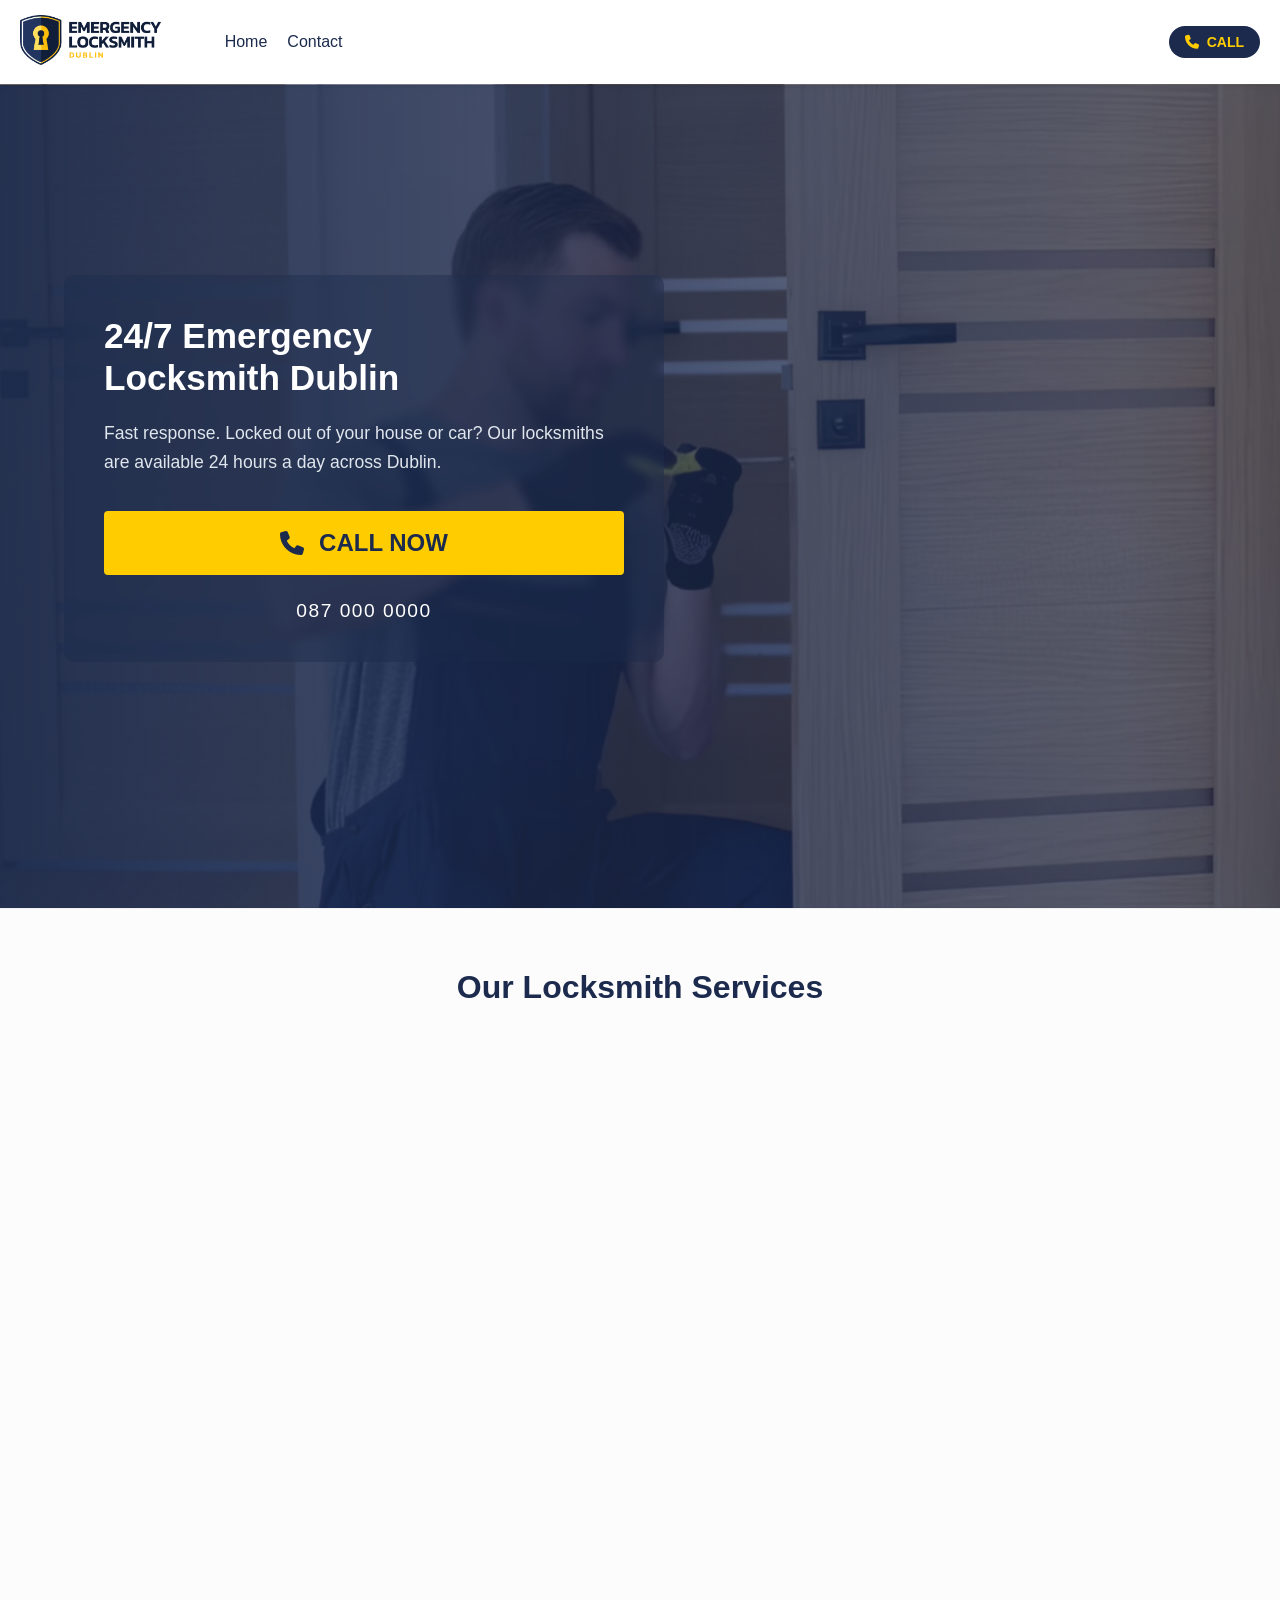
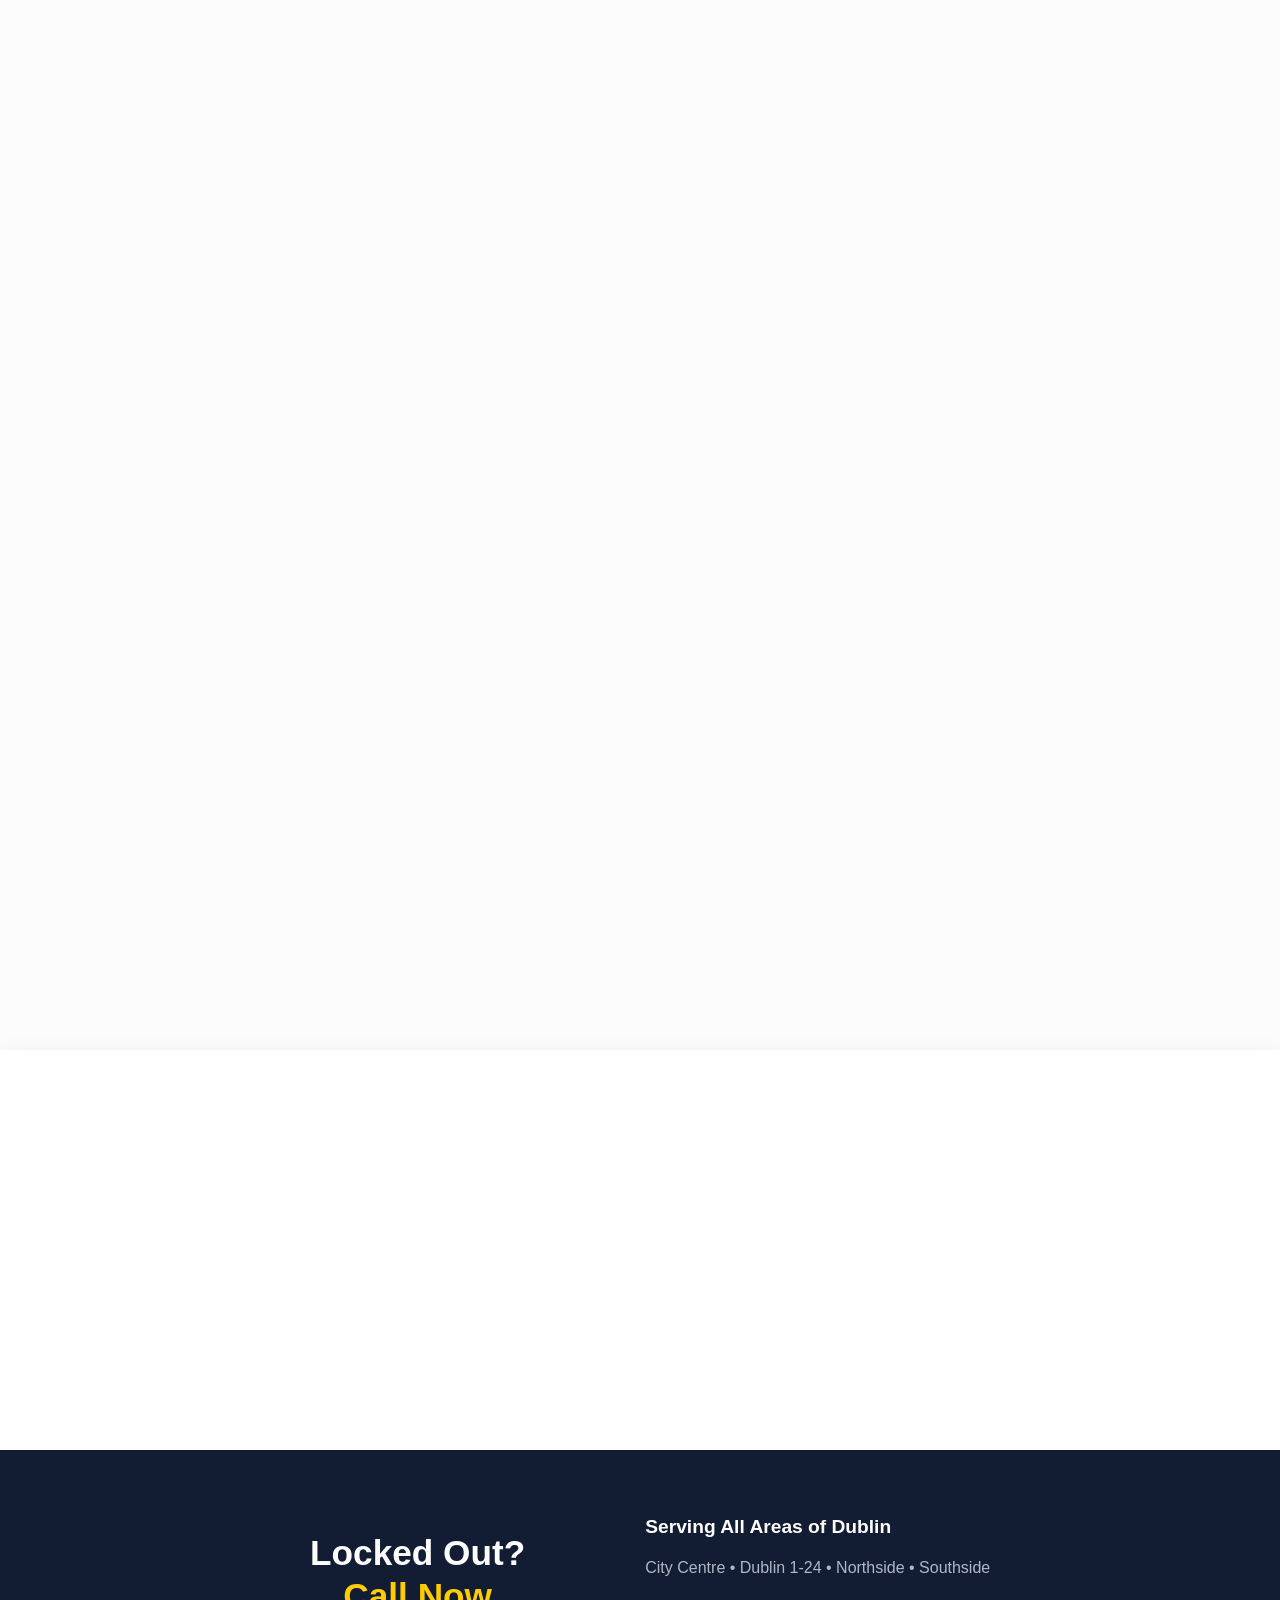
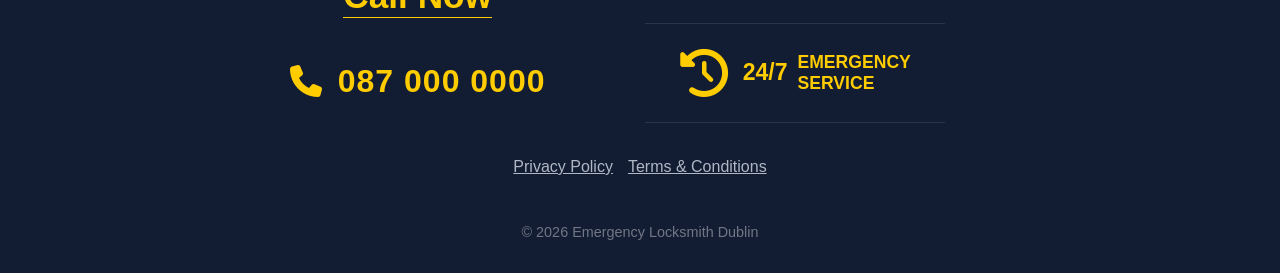
==== index.html @ e2763fa8 "first commit" ====
<!DOCTYPE html>
<html lang="en">
<head>
    <meta charset="UTF-8">
    <meta name="viewport" content="width=device-width, initial-scale=1.0">
    <title>Emergency Locksmith</title>
    <link rel="apple-touch-icon" href="apple-touch-icon.png"/>
    <link rel="shortcut icon" type="image/x-icon" href="favicon.ico?"/>
    <link rel="preconnect" href="https://fonts.googleapis.com">
    <link rel="preconnect" href="https://fonts.gstatic.com" crossorigin>
    <script src="static/js/browser-check.min.js"></script>
    <link href="https://fonts.googleapis.com/css2?family=Lato:wght@300;400;700&family=Playfair+Display:wght@400;500;600&display=swap" rel="stylesheet">
    <link rel="stylesheet" href="static/css/styles.min.css">
    <link rel="stylesheet" href="https://cdnjs.cloudflare.com/ajax/libs/font-awesome/6.4.0/css/all.min.css">
</head>
<body>
    <header class="site-header">
        <div class="header-wrapper">
            <div class="logo-wrapper">
                <a href="./" class="logo-container"> 
                    <img src="static/media/i/logo-1024.png" alt="Emergency Locksmith Dublin">
                </a>
            </div>
            <div class="header-nav">
                <a href="./">Home</a>
                <a href="contact">Contact</a>
            </div>
        </div>
        <a href="tel:+353870000000" class="header-btn">
            <i class="fa-solid fa-phone"></i> CALL
        </a>
    </header>

    <main>
        <section class="hero-section">
            <div class="video-container">
                <video autoplay loop muted playsinline poster="static/media/i/vid_fallback.jpg">
                    <source src="static/media/v/hero.webm" type="video/webm">
                    <source src="static/media/v/hero.mp4" type="video/mp4">
                </video>
                <div class="video-overlay"></div>
            </div>

            <div class="content-container">
                <h1>24/7 Emergency<br>Locksmith Dublin</h1>
                <p>Fast response. Locked out of your house or car? Our locksmiths are available 24 hours a day across Dublin.</p>

                <a href="tel:+353870000000" class="main-call-btn">
                    <i class="fa-solid fa-phone"></i> CALL NOW
                </a>

                <div class="phone-number">087 000 0000</div>
            </div>
        </section>
        
        <section class="services-section">
            <div class="section-container">
                <h2>Our Locksmith Services</h2>
                <div class="services-grid">
        
                    <div class="service-card reveal-from-left">
                        <img src="static/media/i/emergency-lockout.webp" alt="Emergency Lockout Service">
                        <h3>Emergency Lockout</h3>
                        <p>Locked out of your home or business? Our 24/7 emergency response team is ready to get you back inside quickly and safely, without causing damage to your doors or locks.</p>
                    </div>

                    <div class="service-card reveal-from-right">
                        <img src="static/media/i/car-lockout.webp" alt="Car Lockout Service">
                        <h3>Car Lockout</h3>
                        <p>Left your keys inside your vehicle? We provide rapid, damage-free car unlocking services for all makes and models to get you back on the road in no time.</p>
                    </div>

                    <div class="service-card reveal-from-left">
                        <img src="static/media/i/lock-repair.webp" alt="Lock Repair Service">
                        <h3>Lock Repair</h3>
                        <p>Don't let a faulty lock compromise your security. Our technicians can diagnose and repair jammed, broken, or misaligned locks to ensure your property remains safe.</p>
                    </div>

                    <div class="service-card reveal-from-right">
                        <img src="static/media/i/lock-replacement.webp" alt="Lock Replacement Service">
                        <h3>Lock Replacement</h3>
                        <p>Upgrade your security with our professional lock replacement services. We supply and install high-quality, durable locks for both residential and commercial properties.</p>
                    </div>

                    <div class="service-card reveal-from-left">
                        <img src="static/media/i/car-key-programming.webp" alt="Car Key Programming Service">
                        <h3>Car Key Programming</h3>
                        <p>Lost your smart key or need a spare? We offer on-the-spot replacement and programming for transponder keys, key fobs, and smart keys for most vehicles.</p>
                    </div>

                    <div class="service-card reveal-from-right">
                        <img src="static/media/i/key-extraction.webp" alt="Key Extraction Service">
                        <h3>Key Extraction</h3>
                        <p>Snapped your key inside the lock cylinder? Our experts use specialized tools to safely extract broken key fragments without ruining the internal lock mechanism.</p>
                    </div>

                </div>
            </div>
        </section>
        <section class="benefits-section">
            <div class="section-container reveal-scale-up">
                <h2>Why Choose Us?</h2>
                <ul class="checkmark-list">
                    <li>
                        <i class="fa-solid fa-circle-check"></i> 
                        <p>Fast response across Dublin</p>
                    </li>
                    <li><i class="fa-solid fa-circle-check"></i> Local locksmith technicians</li>
                    <li><i class="fa-solid fa-circle-check"></i> Transparent pricing</li>
                    <li><i class="fa-solid fa-circle-check"></i> Professional service</li>
                </ul>
            </div>
        </section>
    </main>
    <footer class="site-footer">
        <div class="section-container">
            <div class="footer-wrapper">
                <div class="footer-cta">
                    <h2>Locked Out? <span><a href="tel:+353870000000" class="footer-cta-btn">Call Now</a></span></h2>
                    <a href="tel:+353870000000" class="footer-phone">
                        <i class="fa-solid fa-phone"></i> 087 000 0000
                    </a>
                    
                </div>
                <div class="footer-cta">
                    <div class="footer-areas">
                        <span class="footer-areas-highlight">Serving All Areas of Dublin</span>
                        City Centre &bull; Dublin 1-24 &bull; Northside &bull; Southside
                    </div>
                    <div class="footer-badge">
                        <div class="badge-content">
                            <i class="fa-solid fa-clock-rotate-left"></i>
                            <div class="flex flex-row gap-10 align-center">
                                <div class="flex align-center justify-center">
                                    <p class="larger-text">24/7</p>
                                </div>
                                <div class="flex">
                                    <p>EMERGENCY<br>SERVICE</p>
                                </div>
                            </div>
                        </div>
                    </div>
                </div>
            </div>
            <div class="footer-links">
                <a href="/privacy-policy">Privacy Policy</a>
                <a href="/terms-conditions">Terms &amp; Conditions</a>
            </div>
            <div class="copyright">
                &copy; 2026 Emergency Locksmith Dublin
            </div>
        </div>
    </footer>
</body>
</html>
---- static/css/styles.min.css ----
body,html{overflow-x:hidden}.hero-section,.site-header,body{position:relative}.footer-cta h2 span a,.footer-phone,.header-btn,.header-nav a,.main-call-btn{text-decoration:none}:root{--primary-blue:#1c2b4d;--accent-yellow:#ffcc00;--text-white:#ffffff;--text-dark:#1f2d4d;--bg-light:#fcfcfc;--font-main:'Inter',sans-serif}.flex{display:flex}.flex-col{flex-direction:column}.flex-row{flex-direction:row}.justify-center{justify-content:center}.align-center{align-items:center}.gap-10{gap:10px}.larger-text{font-size:larger}*{box-sizing:border-box;margin:0;padding:0}.reveal-on-scroll{opacity:0;transform:translateY(40px);will-change:opacity,transform}.reveal-on-scroll.is-visible{opacity:1;transform:translateY(0);transition:opacity 1s cubic-bezier(.25, 1, .5, 1),transform 1s cubic-bezier(.25, 1, .5, 1)}.reveal-on-scroll-fade{opacity:0;transform:translateY(10px)}.reveal-on-scroll-fade.is-visible{opacity:1;transform:translateY(0);transition:opacity .8s,transform .8s}.reveal-from-left,.reveal-from-left-fast,.reveal-from-left-slow{opacity:0;transform:translateX(-100px);will-change:opacity,transform}.reveal-from-right,.reveal-from-right-fast,.reveal-from-right-slow{opacity:0;transform:translateX(100px);will-change:opacity,transform}.reveal-from-left.is-visible,.reveal-from-right.is-visible{opacity:1;transform:translateX(0);transition:opacity 1s cubic-bezier(.25, 1, .5, 1),transform 1.5s}.reveal-from-left-slow.is-visible,.reveal-from-right-slow.is-visible{opacity:1;transform:translateX(0);transition:opacity 1s cubic-bezier(.25, 1, .5, 1),transform 3s}.reveal-from-left-fast.is-visible,.reveal-from-right-fast.is-visible{opacity:1;transform:translateX(0);transition:opacity .8s cubic-bezier(.25, 1, .5, 1),transform .8s}.reveal-scale-up{opacity:0;transform:scale(0);transition:opacity 1s,transform 1s}.reveal-scale-up.is-visible{opacity:1;transform:scale(1)}body{font-family:var(--font-main);background-color:var(--primary-blue);color:var(--text-white);-webkit-font-smoothing:antialiased}.site-header{background-color:var(--text-white);padding:15px 10px;display:flex;flex-direction:row;justify-content:space-between;align-items:center;z-index:10;box-shadow:0 2px 5px rgba(0,0,0,.1)}.logo-wrapper{display:flex;align-items:center;gap:10px}.logo-container img{width:auto;height:40px}.logo-text{display:flex;flex-direction:column;line-height:1.1}.logo-text .main-text{color:var(--primary-blue);font-weight:900;font-size:15px;letter-spacing:.5px}.header-btn,h1{font-weight:800}.logo-text .sub-text{color:var(--accent-yellow);font-weight:800;font-size:11px;letter-spacing:1px}.header-btn{background-color:var(--primary-blue);color:var(--accent-yellow);padding:8px 16px;border-radius:20px;font-size:14px;display:flex;align-items:center;gap:8px}.hero-section{min-height:calc(100vh - 75px);display:flex;flex-direction:column;margin-top:-1px}.video-container{position:absolute;top:0;left:0;width:100%;height:55%;z-index:1;overflow:hidden}.video-container video{width:100%;height:100%;object-fit:cover;object-position:center;opacity:.5}.video-overlay{position:absolute;bottom:-2px;left:0;width:100%;height:60%;background:linear-gradient(to bottom,rgba(28,43,77,0) 0,#1c2b4d 100%)}.content-container{position:relative;z-index:2;padding:25px;margin-top:80%;max-width:600px}h1{font-size:2.2rem;line-height:1.2;margin-bottom:20px}p{font-size:1.1rem;line-height:1.6;margin-bottom:35px;color:#e0e6ed;max-width:90%}.main-call-btn{display:flex;justify-content:center;align-items:center;gap:15px;background-color:var(--accent-yellow);color:var(--primary-blue);padding:18px;border-radius:4px;font-size:1.5rem;font-weight:900;margin-bottom:25px;transition:transform .2s,background-color .2s}.main-call-btn:hover{background-color:#ffd633;transform:scale(1.02)}.phone-number{text-align:center;font-size:1.2rem;letter-spacing:1.5px}.section-container{max-width:600px;margin:0 auto;width:100%}.benefits-section h2,.features-section h2,.services-section h2{color:var(--primary-blue);text-align:center;font-size:clamp(1.5rem, 4vw, 2rem);font-weight:600;margin-bottom:35px}.benefits-section{background-color:var(--text-white);color:var(--text-dark);padding:60px 25px;box-shadow:0 4px 20px rgba(0,0,0,.08)}.checkmark-list{list-style:none;margin:0 auto;padding:0;max-width:fit-content}.checkmark-list li{display:flex;align-items:center;gap:15px;font-size:clamp(1rem, 4vw, 1.2rem);margin-bottom:25px;font-weight:400;color:var(--primary-blue)}.checkmark-list i{color:var(--accent-yellow);font-size:1.6rem}.checkmark-list p,.services-list li{font-size:clamp(1rem, 4vw, 1.2rem);color:var(--primary-blue);font-weight:400}.checkmark-list p{margin:0}.services-section{background-color:var(--bg-light);color:var(--text-dark);padding:60px 25px;border-top:1px solid #f0f0f0}.services-list{list-style:none;margin:0 auto;padding:0;max-width:350px}.services-list li{display:flex;align-items:center;gap:25px;margin-bottom:30px}.feature-icon-wrapper,.feature-item{align-items:center;display:flex}.services-list img{width:clamp(25.6px,4vw,32px)}.features-section{background-color:var(--text-white);padding:60px 25px;border-top:1px solid #f0f0f0}.feature-item:last-child{border-bottom:none;padding-bottom:0}.feature-icon-wrapper{width:80px;height:80px;justify-content:center;color:var(--accent-yellow);font-size:3.5rem;flex-shrink:0}.feature-text,form p{color:var(--primary-blue)}.feature-icon-wrapper .text-icon{font-size:2rem;font-weight:900;color:var(--accent-yellow);border:4px solid var(--accent-yellow);border-radius:50%;width:100%;height:100%;display:flex;align-items:center;justify-content:center;line-height:1}.feature-text{font-size:1.4rem;font-weight:800;line-height:1.3}.site-footer{background-color:#121c33;padding:60px 20px 30px;text-align:center;color:var(--text-white);z-index:3}.badge-content i,.badge-content p,.footer-cta h2 span a,.footer-phone{color:var(--accent-yellow)}.footer-wrapper{display:flex;flex-direction:column}.footer-cta{display:flex;flex-direction:column;justify-content:center}.footer-cta h2{font-size:2.2rem;margin-bottom:15px;font-weight:800;line-height:1.2}.footer-cta h2 span a{display:block;border-bottom:1px solid var(--accent-yellow);width:fit-content;margin-inline:auto}.footer-phone{display:inline-flex;align-items:center;justify-content:center;gap:15px;font-size:2rem;font-weight:900;margin:30px 0;letter-spacing:1px}.footer-areas{font-size:clamp(.7rem, 3.8vw, 1rem);font-weight:400;line-height:1.8;margin-bottom:40px;color:#b0b8c6;max-width:400px;margin-inline:auto}.footer-areas-highlight{color:var(--text-white);font-weight:700;display:block;margin-bottom:10px;font-size:1.2rem}.footer-badge{margin:0 auto 30px;max-width:300px;border-top:1px solid rgba(255,255,255,.1);border-bottom:1px solid rgba(255,255,255,.1);padding:25px 0}.badge-content{display:flex;align-items:center;justify-content:center;gap:15px;text-align:left;font-size:1.2rem;font-weight:900;line-height:1.2}.badge-content i{font-size:3rem}.badge-content p{margin:0;line-height:normal}.footer-links{display:flex;flex-direction:row;justify-content:center;gap:15px;font-size:1rem;font-weight:400;line-height:1.8;margin-bottom:40px;margin-inline:auto}.footer-links a{color:#b0b8c6}.copyright{font-size:.9rem;color:rgba(255,255,255,.4);line-height:1.5}.site-wrapper{background:#fff;color:#121c33}.contact-title p.subheadline-bold{font-weight:600;font-size:18px;line-height:1.6;margin-bottom:20px;color:var(--primary-text);margin-inline:auto}.subheadline-bold span a{color:#950606;font-weight:900;font-family:Inter,sans-serif;text-decoration:none}form p,input,textarea{font-size:clamp(12px, 4.3vw, 16px)}.upload-container,input,textarea{padding:15px;background-color:transparent}.form-wrapper{width:100%;max-width:900px}form{display:flex;gap:30px;flex-wrap:wrap}.left-column,.right-column{flex:1;min-width:300px;display:flex;flex-direction:column;gap:15px}form p{font-weight:300;margin-left:12px}input,textarea{width:100%;border:1px solid #e0dada;border-radius:4px;color:#333;outline:0;transition:border-color .3s}input:focus,textarea:focus{border-color:#888}textarea{min-height:100px;font-family:inherit}::placeholder{color:#6e6e6e;opacity:.8}input.pale-placeholder::placeholder{color:#888;font-style:italic}.upload-container{border:1px solid #e0dada;border-radius:6px;min-height:220px;display:flex;align-items:center;flex-direction:column}.upload-trigger{display:flex;flex-direction:column;align-items:center;cursor:pointer;width:100%;padding:10px;border-radius:4px;transition:background-color .2s,border-color .2s,transform .2s}.upload-trigger.drag-over{background-color:#f0f8ff;border-color:#3b82f6;transform:scale(1.02)}.upload-title{margin-top:10px;font-size:18px;color:#555}.upload-status{margin-top:5px;font-size:14px;color:#888;font-style:italic;margin-bottom:15px}.upload-text{margin-top:5px;font-size:12px;color:#888}.remove-btn,.submit-btn{color:#fff;cursor:pointer}.image-previews{display:grid;position:relative;grid-template-columns:repeat(4,1fr);gap:10px;width:100%;margin-top:10px}#submit-spinner{position:absolute;top:50%;left:30px;transform:translate(-50%,-50%);opacity:0;pointer-events:none;display:flex;justify-content:center;transition:.3s;align-items:center;z-index:9999}#submit-spinner.show{opacity:1;pointer-events:all}#submit-spinner .spinner-border{border:.25em solid #fff;border-right-color:transparent}.preview-item{position:relative;width:100%;aspect-ratio:1;border-radius:4px;overflow:hidden;border:1px solid #ddd}.preview-item img{width:100%;height:100%;object-fit:cover}.remove-btn{position:absolute;top:2px;right:2px;background-color:rgba(54,59,78,.9);border:none;border-radius:50%;width:20px;height:20px;font-size:12px;display:flex;align-items:center;justify-content:center;line-height:1}.submit-btn p{font-family:Inter,sans-serif;font-weight:200;font-size:20px;color:#fff;text-align:center;margin:0;margin-inline:auto;line-height:1}.submit-btn p span{opacity:.7;font-size:14px}.contact-title p{font-size:clamp(16px, 2.5vw, 20px)}.subheadline{font-weight:400;font-size:16px;line-height:1.6;margin-bottom:20px;color:var(--secondary-text)}section.contact-section{padding:20px 10px 0;margin:40px auto 60px}.contact-section,.contact-title,.hero-content,.our-services{position:relative;text-align:center;padding:20px 25px 10px;max-width:850px;margin:0 auto;z-index:10}input[name=subject]{position:absolute;left:-9999px}textarea[name=message]{line-height:1.5}.card{background-color:#fff;max-width:850px;padding:40px 30px;margin-inline:auto;text-align:center}.card h1{font-size:26px;font-weight:700;margin-bottom:20px;line-height:1.3}.card p{color:#6a737d;font-size:16px;line-height:1.6;margin-bottom:30px}.map-container{width:100%;max-width:479px;height:350px;border-radius:10px;overflow:hidden;margin-bottom:30px;margin-inline:auto;position:relative;background-color:#e5e3df}.map-container img{width:100%;height:100%;object-fit:cover;touch-action:none;-webkit-user-drag:none;user-select:none}.map-controls{position:absolute;right:10px;top:10px;display:flex;flex-direction:column;gap:2px}.control-btn{background:#fff;border:1px solid #ccc;width:30px;height:30px;display:flex;align-items:center;justify-content:center;font-size:20px;color:#555;cursor:pointer;user-select:none}.control-btn p{margin:0;height:100%}.features{list-style:none;padding:0;margin:0;text-align:left;display:inline-block}.feature-item{display:flex;align-items:center;margin-bottom:15px;color:#1e2a44;font-weight:400;font-size:17px}.check-icon{color:#fff;width:22px;height:22px;border-radius:50%;display:flex;align-items:center;justify-content:center;margin-right:12px;font-size:12px;flex-shrink:0}.check-icon::after{content:"L";transform:scaleX(-1) rotate(-45deg);margin-top:-2px}.submit-btn{position:relative;background-color:var(--primary-blue);padding-inline:15px;padding-block:20px;border:none;border-radius:4px;font-weight:200;font-size:20px;margin-top:5px;transition:background-color .3s}.header-nav{flex-grow:1;display:flex;gap:20px}.header-nav a,a{-webkit-tap-highlight-color:transparent}.header-nav a{color:var(--primary-blue);opacity:1;transition:opacity .2s}.header-wrapper{display:flex;align-items:center;flex-direction:row}.services-grid{display:grid;grid-template-columns:repeat(auto-fit,minmax(300px,1fr));gap:20px}.service-card{box-shadow:0 4px 20px rgba(0,0,0,.06);border:1px solid rgba(0,0,0,.02);background:#fff;padding:20px;border-radius:8px;text-align:center}.service-card h3{margin-bottom:15px;font-size:1.3rem}.service-card p{color:#333;margin-inline:auto;margin-bottom:15px}.service-card img{max-width:400px;width:100%;margin-bottom:25px}.privacy-container,.terms-container{padding:20px;max-width:1000px;margin-inline:auto;margin-top:50px}.privacy-container a,.terms-container a{color:#eee}.privacy-container p,.terms-container p{color:#eee;margin-bottom:0;font-size:1rem}.privacy-container .last-updated,.terms-container .last-updated{font-size:13px;color:#aaa;margin-bottom:16px}.privacy-section,.terms-section{margin-top:40px}.privacy-section ul,.terms-section ul{margin-block-start:1rem;margin-block-end:1rem;margin-inline-start:0;margin-inline-end:0;padding-inline-start:20px;color:#eee}.privacy-section h3,.terms-section h3{margin-bottom:8px}@media (hover:hover) and (pointer:fine){.header-nav a:hover{opacity:.7}.btn-primary:hover{background-color:#2c3e56}.upload-trigger:hover{background-color:rgba(0,0,0,.02)}.remove-btn:hover{background-color:#d9534f}.submit-btn:hover{background-color:#2c3040}}@media (min-width:380px){.header-nav{margin-left:32px}}@media (max-width:410px){.site-header{flex-direction:column;padding-bottom:0;padding-inline:0}.header-wrapper{width:100%;justify-content:space-evenly;padding-inline:10px;margin-bottom:10px}.header-nav{margin-left:45px}.header-btn{width:100%;border-radius:0;display:flex;justify-content:center}}@media (min-width:768px){.header-nav{margin-left:64px}.logo-container img{height:50px}.content-container{margin-top:15%;padding:40px;background:rgba(28,43,77,.4);backdrop-filter:blur(5px);border-radius:10px;margin-left:5%}.video-container{height:100%}.video-overlay{background:linear-gradient(to right,rgba(28,43,77,.9) 0,rgba(28,43,77,.2) 100%);height:100%}p{max-width:100%}.section-container{max-width:900px}.checkmark-list,.services-list{max-width:fit-content}.footer-areas{max-width:500px}.feature-item{border-bottom:none;padding-bottom:0}.site-header{padding:15px 20px}.footer-wrapper{display:flex;flex-direction:row;justify-content:space-evenly}.footer-badge{margin-inline:0}.footer-areas-highlight{text-align:left}}
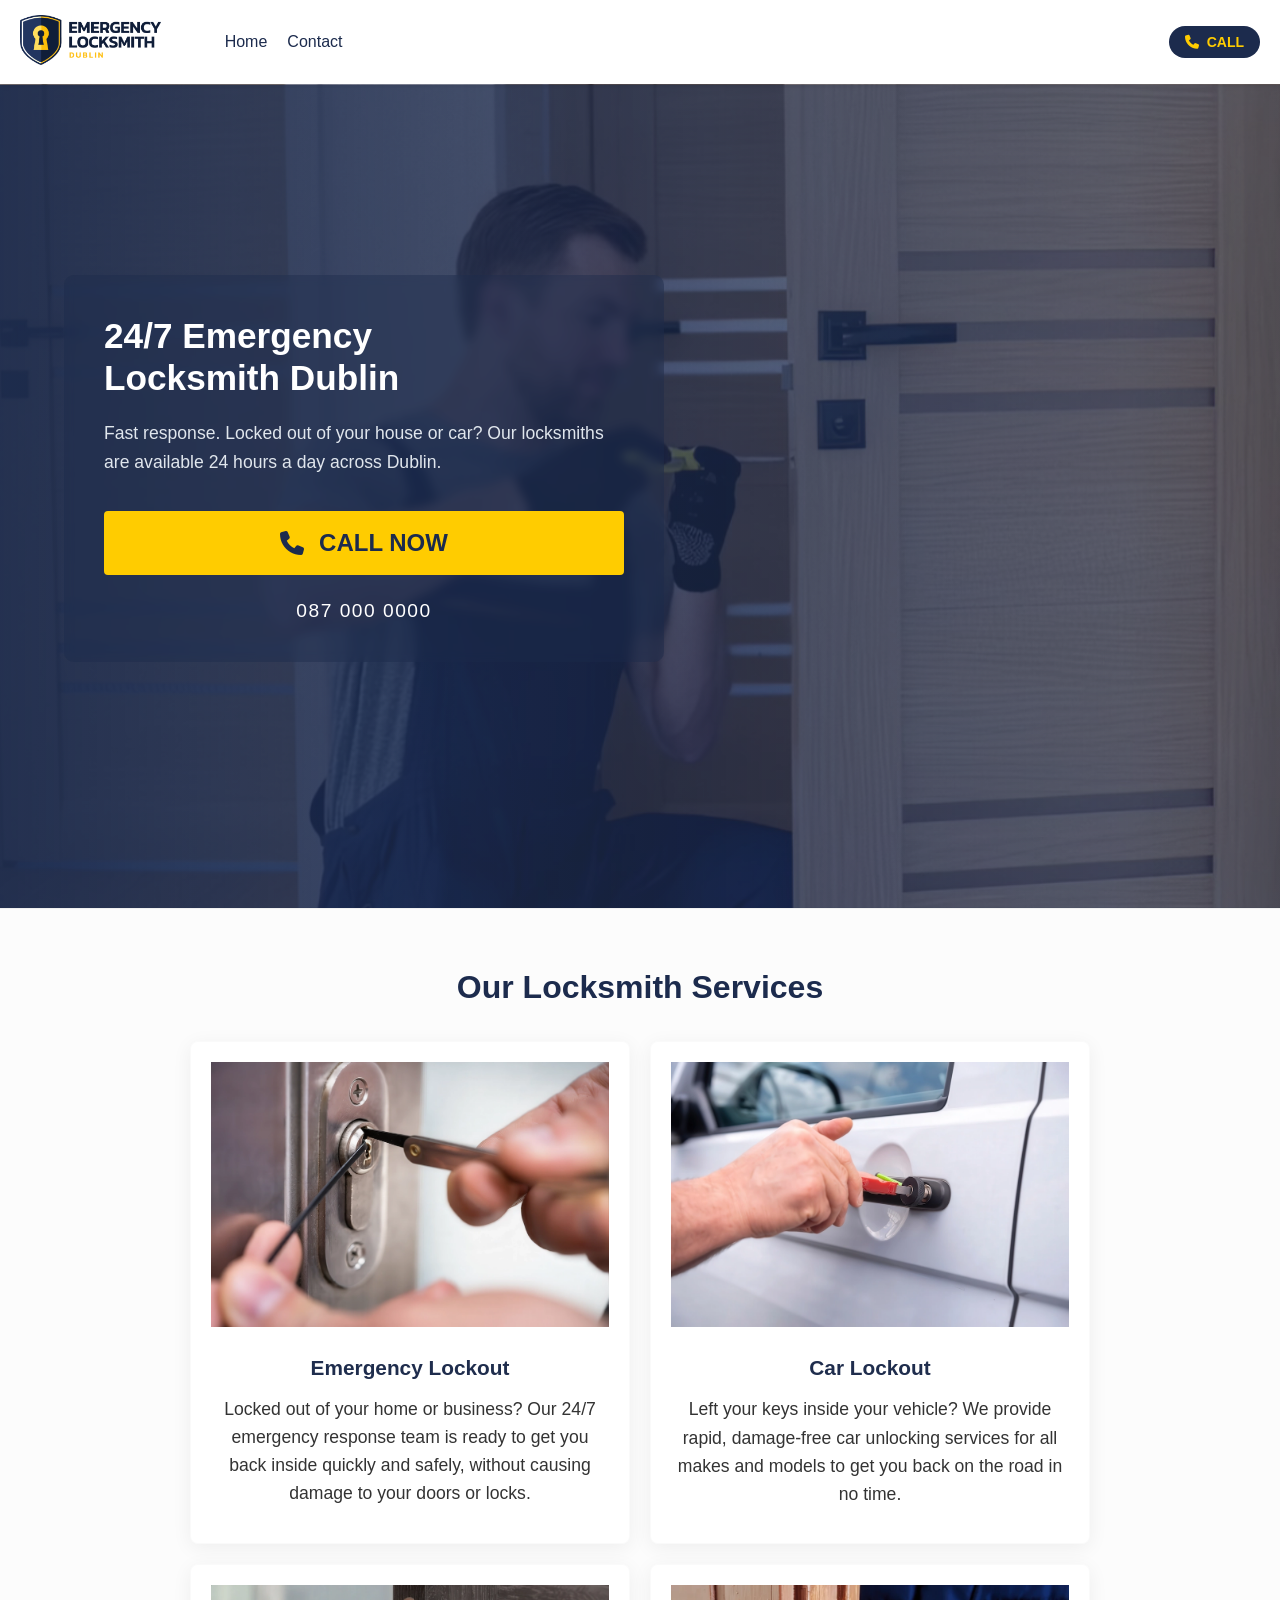
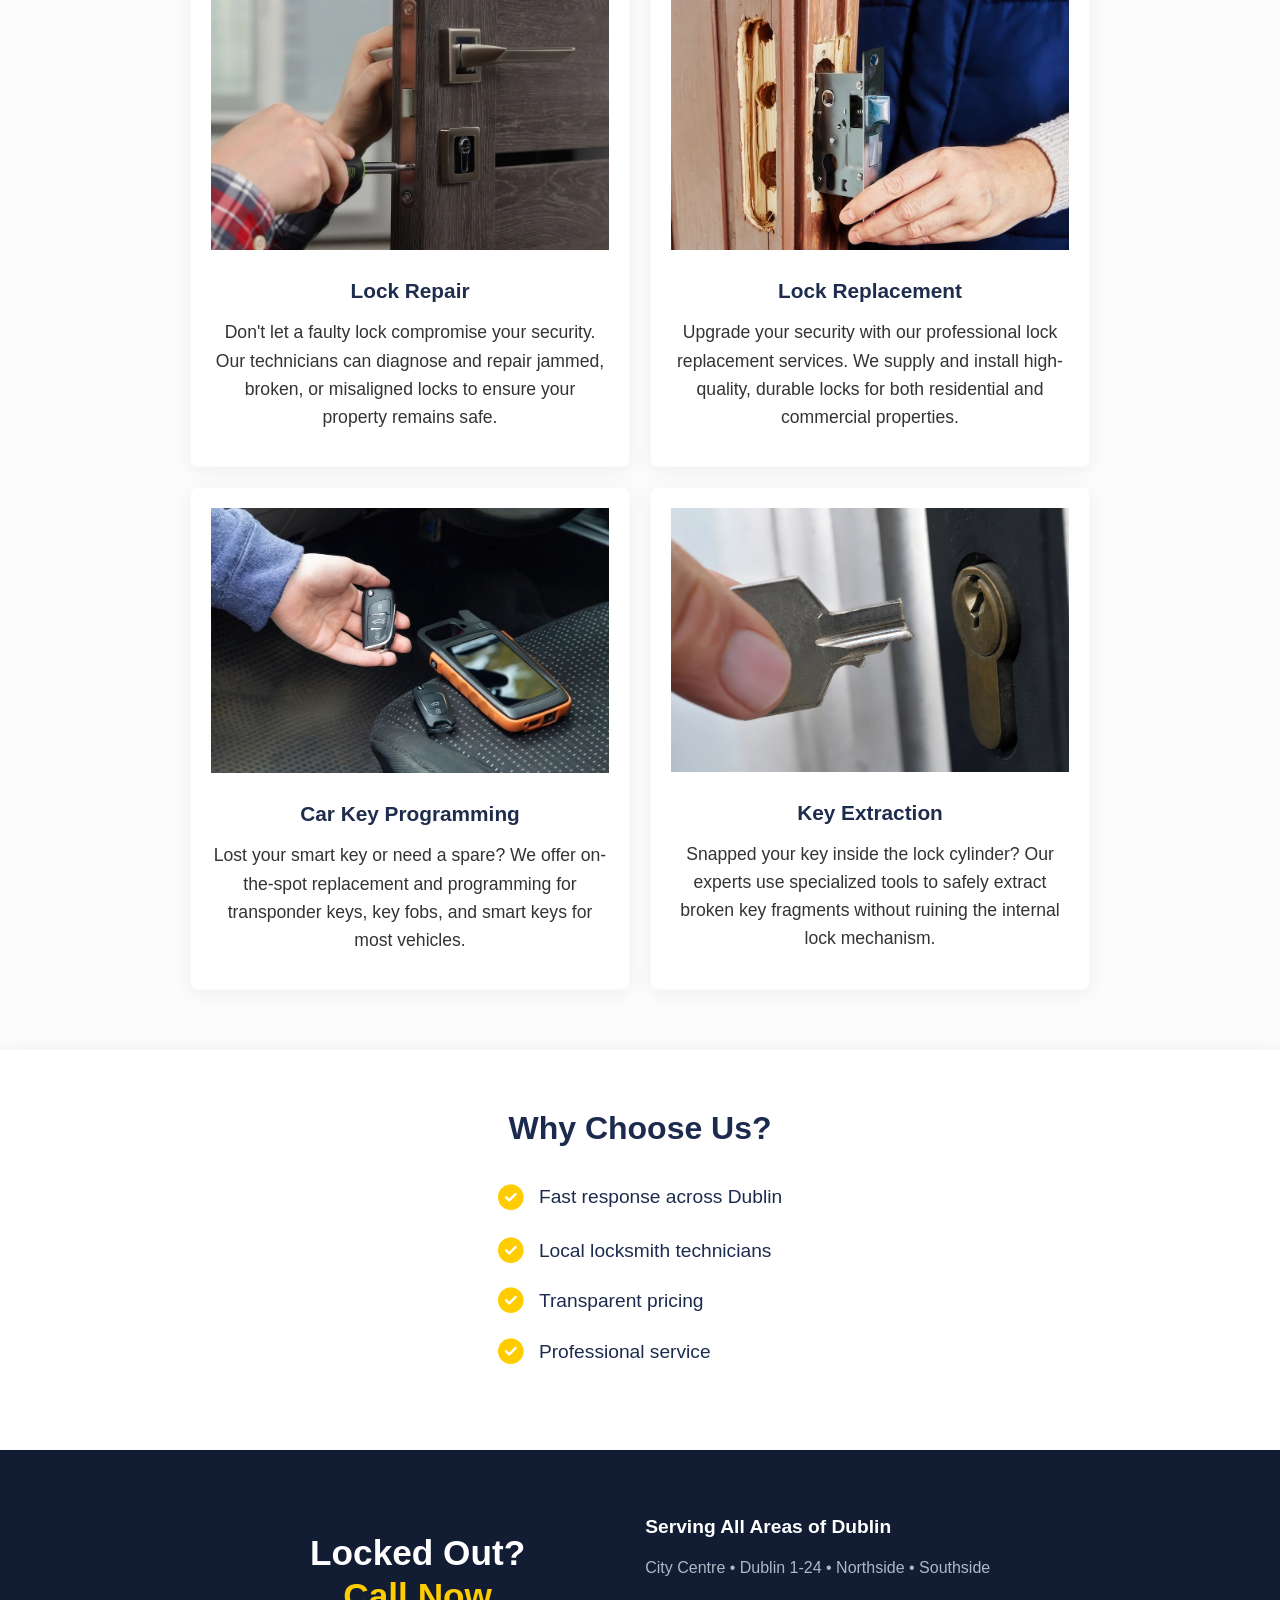
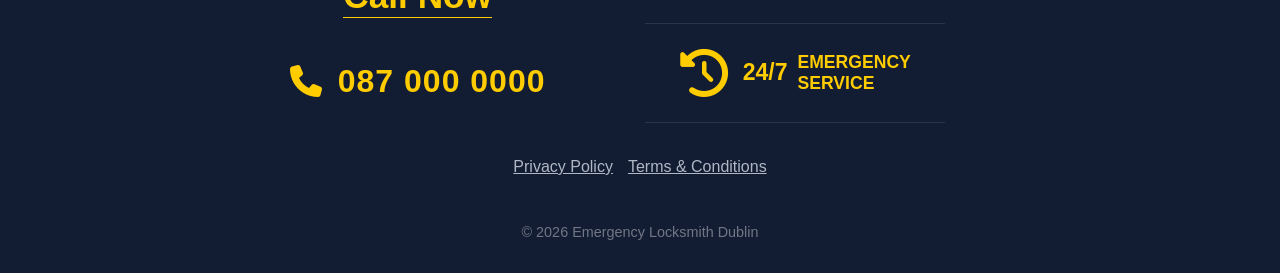
==== commit 8e263095: "update" ====
--- a/index.html
+++ b/index.html
@@ -151,5 +151,6 @@
             </div>
         </div>
     </footer>
+    <script src="static/js/loader.min.js"></script>
 </body>
 </html>
